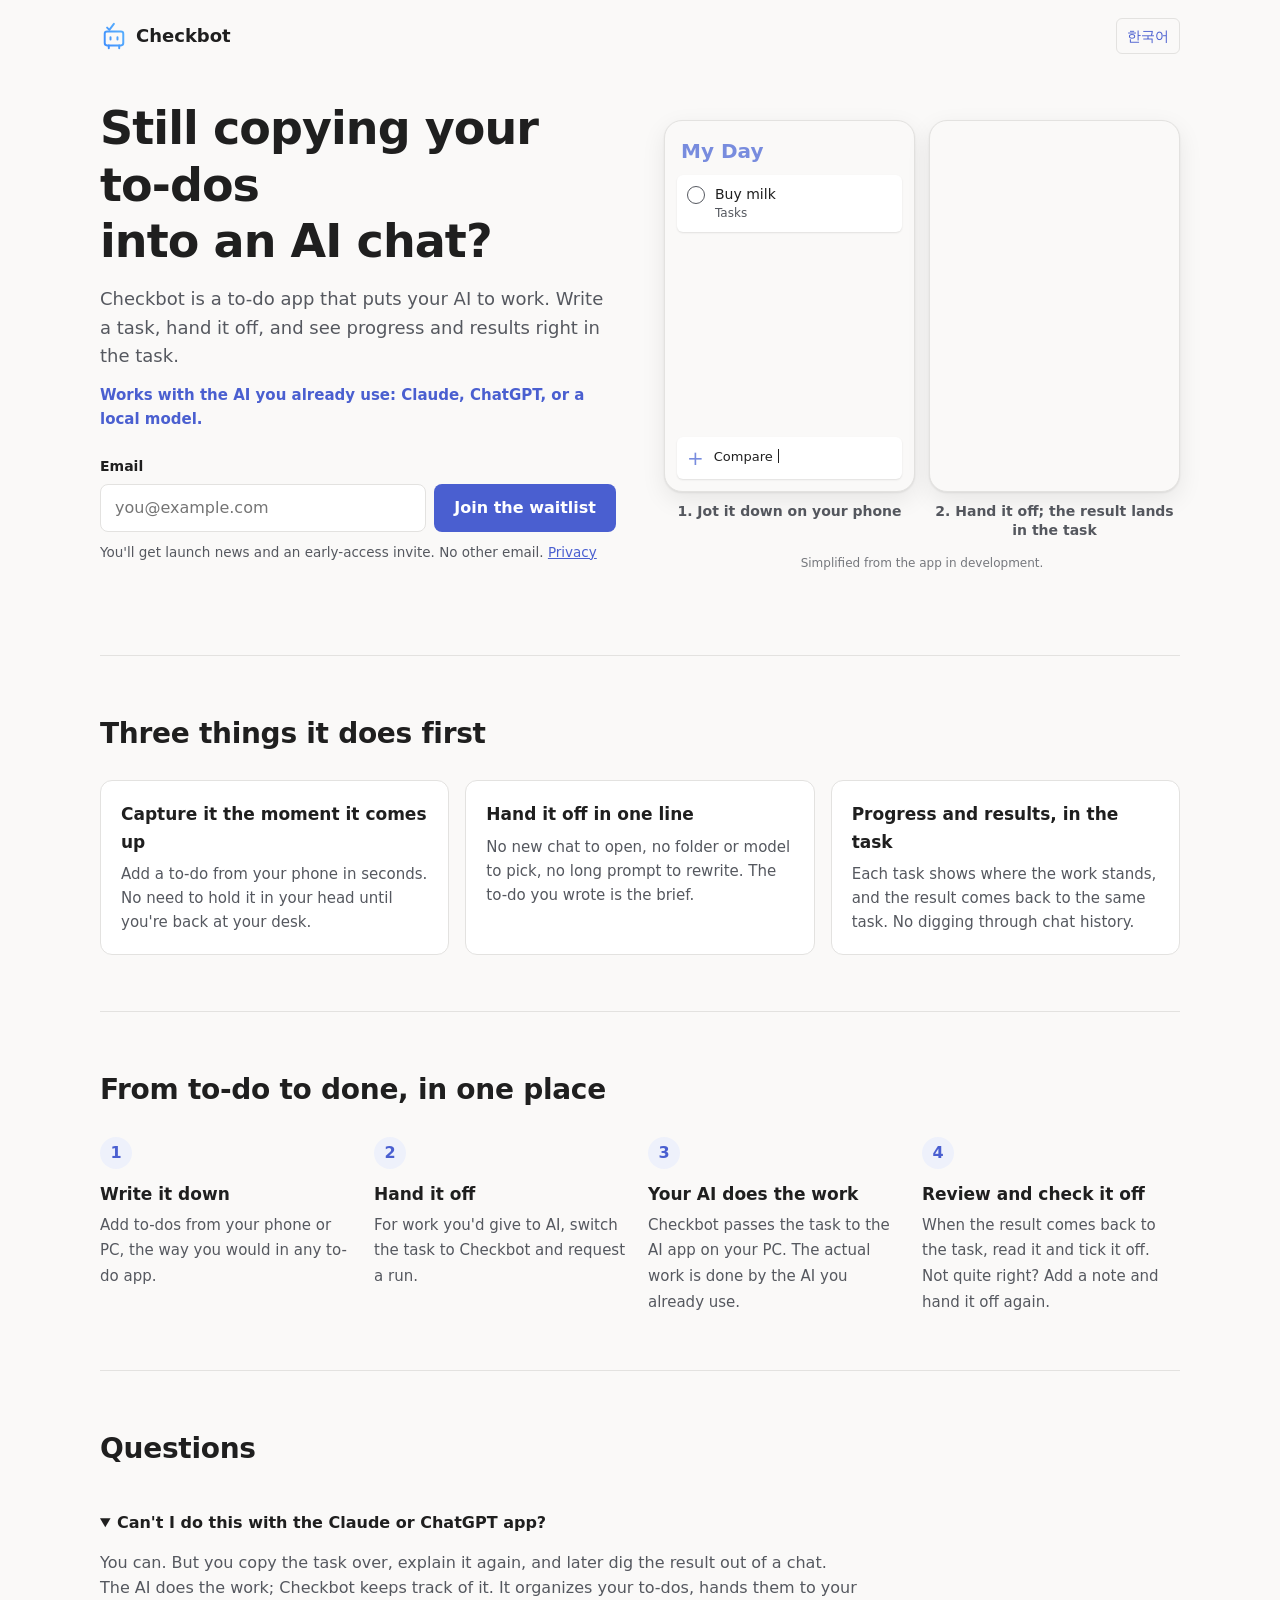
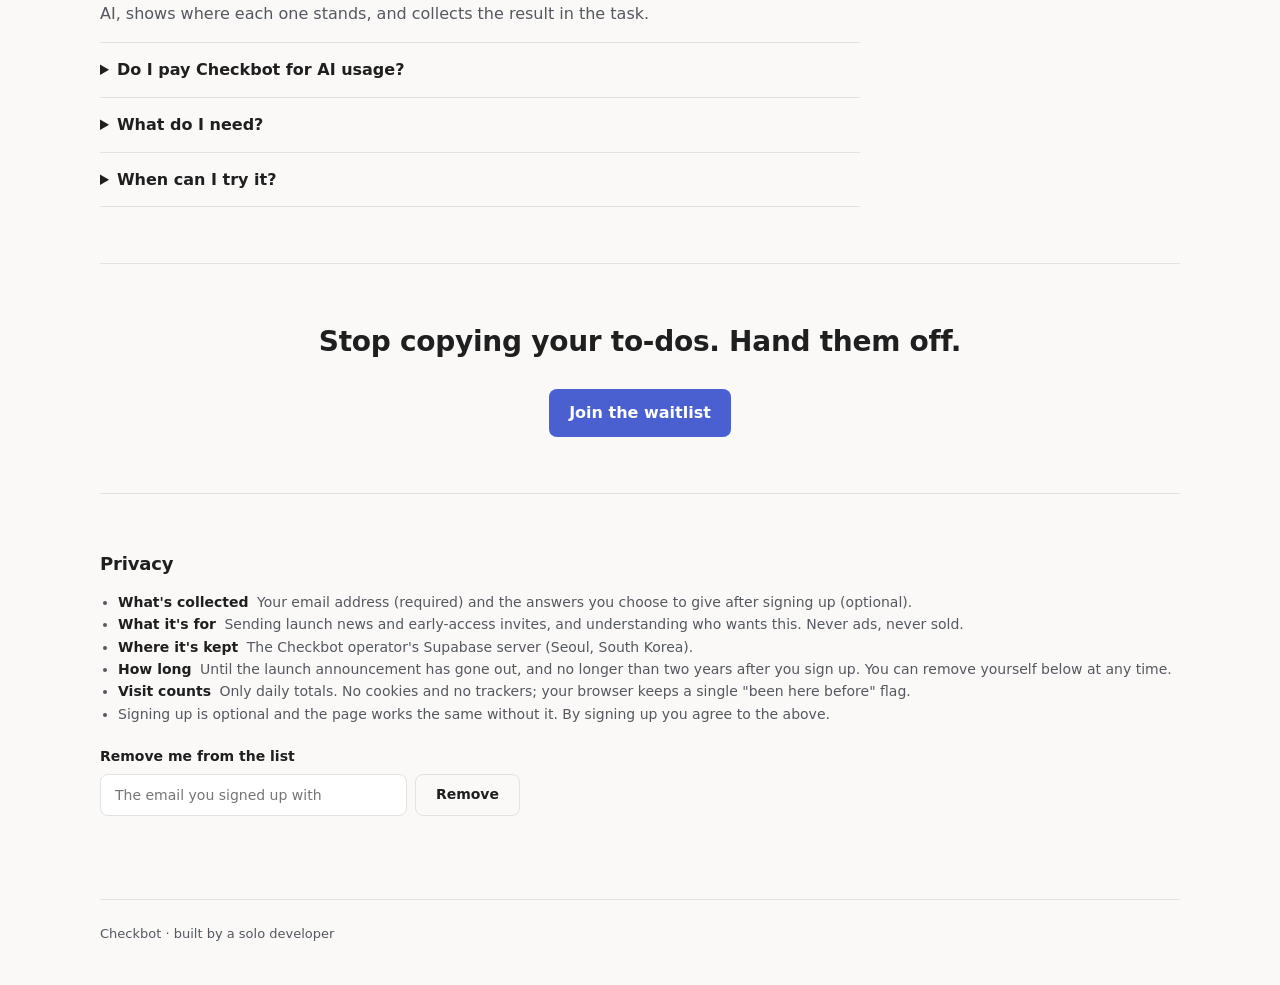
==== waitlist/index.html @ 6a7c7dc7 "배포 f932f88a1732275fa524481be7b45bc80c3c5172 (GitHub Actions)" ====
<!doctype html>
<html lang="en">
<head>
<meta charset="utf-8">
<meta name="viewport" content="width=device-width, initial-scale=1">
<title>Checkbot — a to-do app that puts your AI to work</title>
<meta name="description" content="Still copying your to-dos into an AI chat? Checkbot is a to-do app that puts your AI to work. Join the waitlist for launch news and an early-access invite.">
<link rel="canonical" href="https://dshw1234-dot.github.io/todo-app/waitlist/">
<link rel="alternate" hreflang="en" href="https://dshw1234-dot.github.io/todo-app/waitlist/">
<link rel="alternate" hreflang="ko" href="https://dshw1234-dot.github.io/todo-app/waitlist/ko/">
<meta property="og:type" content="website">
<meta property="og:locale" content="en_US">
<meta property="og:title" content="Still copying your to-dos into an AI chat?">
<meta property="og:description" content="Checkbot is a to-do app that puts your AI to work. Write a task, hand it off, and see progress and results right in the task.">
<meta property="og:url" content="https://dshw1234-dot.github.io/todo-app/waitlist/">
<meta property="og:image" content="https://dshw1234-dot.github.io/todo-app/waitlist/og-en.png">
<meta name="twitter:card" content="summary_large_image">
<link rel="icon" href="../icon.svg" type="image/svg+xml">
<link rel="stylesheet" href="waitlist.css">
<script type="module" src="waitlist.js"></script>
</head>
<body>
<header class="top">
  <span class="brand"><img src="../icon.svg" alt="" width="28" height="28">Checkbot</span>
  <a class="lang" href="ko/" hreflang="ko" lang="ko" data-keep-src>한국어</a>
</header>

<main>
<section class="hero">
  <div class="hero-text">
    <h1>Still copying your to-dos <span class="nb">into an AI chat?</span></h1>
    <p class="sub">Checkbot is a to-do app that puts your AI to work. Write a task, hand it off, and see progress and results right in the task.</p>
    <p class="ais">Works with the AI you already use: Claude, ChatGPT, or a local model.</p>

    <form id="join" class="join" novalidate data-bad="Please check the email address." data-fail="Couldn't sign you up. Please try again in a moment.">
      <label for="email">Email</label>
      <div class="join-row">
        <input id="email" name="email" type="email" inputmode="email" autocomplete="email" placeholder="you@example.com" required>
        <button type="submit">Join the waitlist</button>
      </div>
      <input class="hp" name="company" type="text" tabindex="-1" autocomplete="off" aria-hidden="true">
      <p class="note">You'll get launch news and an early-access invite. No other email. <a href="#privacy">Privacy</a></p>
      <p role="status" class="msg"></p>
    </form>

    <div id="thanks" class="thanks" hidden>
      <h2 tabindex="-1">You're on the list</h2>
      <p>Launch news and your early-access invite will go to that address.</p>
      <form id="survey" class="survey" data-fail="Couldn't send that. Please try again.">
        <p class="survey-lead">A few optional questions. You're already signed up, so feel free to skip.</p>
        <fieldset>
          <legend>Which AI do you pay for? (pick any)</legend>
          <div class="chips">
            <label><input type="checkbox" name="ai" value="claude"><span>Claude</span></label>
            <label><input type="checkbox" name="ai" value="chatgpt"><span>ChatGPT</span></label>
            <label><input type="checkbox" name="ai" value="gemini"><span>Gemini</span></label>
            <label><input type="checkbox" name="ai" value="grok"><span>Grok</span></label>
            <label><input type="checkbox" name="ai" value="deepseek"><span>DeepSeek</span></label>
            <label><input type="checkbox" name="ai" value="kimi"><span>Kimi</span></label>
            <label><input type="checkbox" name="ai" value="local"><span>Local model</span></label>
            <label><input type="checkbox" name="ai" value="none"><span>None</span></label>
          </div>
        </fieldset>
        <fieldset>
          <legend>What's the biggest hassle? (pick one)</legend>
          <div class="chips col">
            <label><input type="radio" name="pain" value="organize"><span>Writing down and organizing to-dos</span></label>
            <label><input type="radio" name="pain" value="pileup"><span>Tasks for AI keep piling up</span></label>
            <label><input type="radio" name="pain" value="carry"><span>Copying tasks into AI and checking the results</span></label>
            <label><input type="radio" name="pain" value="away"><span>Handing off a task when I'm away from my desk</span></label>
          </div>
        </fieldset>
        <fieldset>
          <legend>Are you a developer?</legend>
          <div class="chips">
            <label><input type="radio" name="dev" value="yes"><span>Yes</span></label>
            <label><input type="radio" name="dev" value="no"><span>No</span></label>
          </div>
        </fieldset>
        <label class="line" for="task">One task you'd hand off first</label>
        <input id="task" name="task" type="text" maxlength="200" placeholder="e.g. Draft the Monday meeting notes">
        <div class="survey-btns">
          <button type="submit">Send</button>
          <button type="button" id="survey-skip" class="ghost">Skip</button>
        </div>
        <p role="status" class="msg"></p>
      </form>
      <p id="survey-done" class="survey-done" hidden>Thank you. This goes straight into what gets built.</p>
    </div>
  </div>

  <div class="demo" data-demo data-step="5" role="img" aria-label="Demo: you write a to-do on your phone and hand it to Checkbot; your AI does the work and the result comes back to that to-do.">
    <figure class="shot phone" aria-hidden="true">
      <div class="shot-screen">
        <div class="ph-head">My Day</div>
        <div class="rows">
          <div class="row new">
            <i class="circle"></i>
            <div><b>Compare pricing of 3 rival apps in a table</b><span class="meta">Tasks<span class="st st-req"> · Run requested</span><span class="st st-run"> · Running</span><span class="st st-done"> · Result ready</span></span></div>
          </div>
          <div class="row">
            <i class="circle"></i>
            <div><b>Buy milk</b><span class="meta">Tasks</span></div>
          </div>
        </div>
        <div class="addbar"><span class="plus">+</span><span class="typed" data-type="Compare pricing of 3 rival apps in a table"></span><span class="ph">Add a task</span></div>
      </div>
      <figcaption>1. Jot it down on your phone</figcaption>
    </figure>
    <figure class="shot card" aria-hidden="true">
      <div class="shot-screen">
        <div class="card-body">
          <div class="card-title"><i class="circle"></i><b>Compare pricing of 3 rival apps in a table</b></div>
          <div class="seg"><span class="seg-me">Me</span><span class="seg-bot">Checkbot</span></div>
          <div class="state">
            <span class="st st-req">Run requested</span>
            <span class="st st-run">Running <em>reading pricing pages</em></span>
            <span class="st st-done">Result ready <em>just now</em></span>
          </div>
          <div class="result">
            <div class="result-h">Result</div>
            <p><strong>Summary:</strong> all three have a free tier; paid plans run $3–5 a month.</p>
            <table>
              <tr><th>App</th><th>Free</th><th>Paid</th></tr>
              <tr><td>A</td><td>5 lists</td><td>$4/mo</td></tr>
              <tr><td>B</td><td>9 lists</td><td>$3/mo</td></tr>
              <tr><td>C</td><td>1 device</td><td>$5/mo</td></tr>
            </table>
          </div>
        </div>
      </div>
      <figcaption>2. Hand it off; the result lands in the task</figcaption>
    </figure>
    <p class="demo-note">Simplified from the app in development.</p>
  </div>
</section>

<section class="band">
  <h2>Three things it does first</h2>
  <ol class="three">
    <li><h3>Capture it the moment it comes up</h3><p>Add a to-do from your phone in seconds. No need to hold it in your head until you're back at your desk.</p></li>
    <li><h3>Hand it off in one line</h3><p>No new chat to open, no folder or model to pick, no long prompt to rewrite. The to-do you wrote is the brief.</p></li>
    <li><h3>Progress and results, in the task</h3><p>Each task shows where the work stands, and the result comes back to the same task. No digging through chat history.</p></li>
  </ol>
</section>

<section class="band">
  <h2>From to-do to done, in one place</h2>
  <ol class="steps">
    <li><b>Write it down</b><span>Add to-dos from your phone or PC, the way you would in any to-do app.</span></li>
    <li><b>Hand it off</b><span>For work you'd give to AI, switch the task to Checkbot and request a run.</span></li>
    <li><b>Your AI does the work</b><span>Checkbot passes the task to the AI app on your PC. The actual work is done by the AI you already use.</span></li>
    <li><b>Review and check it off</b><span>When the result comes back to the task, read it and tick it off. Not quite right? Add a note and hand it off again.</span></li>
  </ol>
</section>

<section class="band faq">
  <h2>Questions</h2>
  <details open>
    <summary>Can't I do this with the Claude or ChatGPT app?</summary>
    <p>You can. But you copy the task over, explain it again, and later dig the result out of a chat. The AI does the work; Checkbot keeps track of it. It organizes your to-dos, hands them to your AI, shows where each one stands, and collects the result in the task.</p>
  </details>
  <details>
    <summary>Do I pay Checkbot for AI usage?</summary>
    <p>No. Checkbot runs the AI you already use and doesn't resell AI. Checkbot's own pricing isn't set yet; the to-do list features are planned to be free.</p>
  </details>
  <details>
    <summary>What do I need?</summary>
    <p>For now, a Windows PC and your phone. Checkbot passes tasks to the AI app installed on your PC, so tasks run while the PC is on. From your phone (iPhone or Android) you add tasks, hand them off, and read the results.</p>
  </details>
  <details>
    <summary>When can I try it?</summary>
    <p>Early-access invites go out by email in the order people joined the waitlist.</p>
  </details>
</section>

<section class="band cta">
  <h2>Stop copying your to-dos. Hand them off.</h2>
  <a class="btn" href="#join">Join the waitlist</a>
</section>

<section class="band privacy" id="privacy">
  <h2>Privacy</h2>
  <ul>
    <li><b>What's collected</b> Your email address (required) and the answers you choose to give after signing up (optional).</li>
    <li><b>What it's for</b> Sending launch news and early-access invites, and understanding who wants this. Never ads, never sold.</li>
    <li><b>Where it's kept</b> The Checkbot operator's Supabase server (Seoul, South Korea).</li>
    <li><b>How long</b> Until the launch announcement has gone out, and no longer than two years after you sign up. You can remove yourself below at any time.</li>
    <li><b>Visit counts</b> Only daily totals. No cookies and no trackers; your browser keeps a single "been here before" flag.</li>
    <li>Signing up is optional and the page works the same without it. By signing up you agree to the above.</li>
    <li data-contact hidden><b>Contact</b> <a href="#privacy"></a></li>
  </ul>
  <form id="leave" class="leave" novalidate data-bad="Please check the email address." data-fail="That didn't go through. Please try again in a moment." data-ok="If that address was on the list, it has been removed.">
    <label for="leave-email">Remove me from the list</label>
    <div class="join-row">
      <input id="leave-email" name="email" type="email" inputmode="email" autocomplete="email" placeholder="The email you signed up with">
      <button type="submit" class="ghost">Remove</button>
    </div>
    <p role="status" class="msg"></p>
  </form>
</section>
</main>

<footer class="foot">Checkbot · built by a solo developer</footer>
</body>
</html>
---- waitlist/waitlist.css ----
/* 대기 명단 한 장(이슈 74). 색은 앱(src/ui/styles.css)의 바탕·강조색을 따르되, 흰 글씨가 얹히는 단추만 더 짙게 쓴다. */
:root {
  --bg: #faf9f8; --band: #ffffff; --ink: #1f1f1f; --sub: #55585f; --line: #e3e2e0;
  --accent: #4a5fd0; --accent-soft: #eef1fb; --app-accent: #788cde; --bot: #2f7fe6; --ok: #107c10; --bad: #b3261e;
  --row: #ffffff; --screen: #faf9f8; --shadow: 0 1px 2px rgba(0, 0, 0, .08), 0 8px 24px rgba(0, 0, 0, .08);
  color-scheme: light dark;
}
@media (prefers-color-scheme: dark) {
  :root {
    --bg: #1c1c1c; --band: #222222; --ink: #f1f1f1; --sub: #b4b6bb; --line: #3a3a3a;
    --accent: #7f93ea; --accent-soft: #2c3145; --app-accent: #8ea0ea; --bot: #62a8fb; --ok: #6cc36c; --bad: #f2a29b;
    --row: #2b2b2b; --screen: #1c1c1c; --shadow: 0 1px 2px rgba(0, 0, 0, .4), 0 8px 24px rgba(0, 0, 0, .35);
  }
  .join button, .btn, .survey button[type=submit] { color: #14161f; }
}
* { box-sizing: border-box; }
html { scroll-behavior: smooth; }
body {
  margin: 0; background: var(--bg); color: var(--ink);
  font: 16px/1.6 "Segoe UI", system-ui, -apple-system, "Apple SD Gothic Neo", "Malgun Gothic", "Noto Sans KR", sans-serif;
  word-break: keep-all; overflow-wrap: anywhere; -webkit-text-size-adjust: 100%;
}
a { color: var(--accent); }
.nb { white-space: nowrap; }
[hidden] { display: none !important; }
:focus-visible { outline: 2px solid var(--accent); outline-offset: 2px; }

.top, .hero, .band, .foot { width: min(1080px, 100% - 40px); margin-inline: auto; }
.top { display: flex; align-items: center; justify-content: space-between; padding: 18px 0; }
.brand { display: inline-flex; align-items: center; gap: 8px; font-weight: 700; font-size: 18px; }
.lang { font-size: 14px; text-decoration: none; padding: 6px 10px; border: 1px solid var(--line); border-radius: 6px; }

.hero { display: grid; grid-template-columns: minmax(0, 1fr) minmax(0, 1fr); gap: 48px; align-items: center; padding: 28px 0 64px; }
h1 { margin: 0 0 16px; font-size: clamp(30px, 4.6vw, 46px); line-height: 1.22; letter-spacing: -.02em; }
.sub { margin: 0 0 12px; font-size: 18px; color: var(--sub); }
.ais { margin: 0 0 24px; font-size: 15px; font-weight: 600; color: var(--accent); }

label, legend { font-size: 14px; font-weight: 600; }
.join > label { display: block; margin-bottom: 6px; }
.join-row { display: flex; gap: 8px; }
input[type=email], input[type=text] {
  flex: 1; min-width: 0; height: 48px; padding: 0 14px; font: inherit; color: inherit;
  background: var(--band); border: 1px solid var(--line); border-radius: 8px;
}
button, .btn {
  height: 48px; padding: 0 20px; font: inherit; font-weight: 700; white-space: nowrap; cursor: pointer;
  color: #fff; background: var(--accent); border: 0; border-radius: 8px; text-decoration: none;
  display: inline-flex; align-items: center; justify-content: center;
}
button:disabled { opacity: .6; cursor: default; }
button.ghost { color: var(--ink); background: none; border: 1px solid var(--line); font-weight: 600; }
.hp { position: absolute; left: -9999px; width: 1px; height: 1px; opacity: 0; }
.note { margin: 10px 0 0; font-size: 13.5px; color: var(--sub); }
.msg { margin: 8px 0 0; min-height: 1.4em; font-size: 14px; color: var(--ok); }
.msg.bad { color: var(--bad); }

.thanks h2 { margin: 0 0 4px; font-size: 24px; color: var(--ok); outline: 0; }
.thanks > p { margin: 0 0 16px; }
.survey { padding: 18px; background: var(--band); border: 1px solid var(--line); border-radius: 12px; }
.survey-lead { margin: 0 0 14px; font-size: 14px; color: var(--sub); }
fieldset { margin: 0 0 14px; padding: 0; border: 0; }
legend { padding: 0; margin-bottom: 6px; }
.chips { display: flex; flex-wrap: wrap; gap: 6px; }
.chips.col { flex-direction: column; align-items: flex-start; }
.chips label { font-weight: 400; cursor: pointer; }
.chips input { position: absolute; opacity: 0; pointer-events: none; }
.chips span { display: inline-block; padding: 7px 12px; border: 1px solid var(--line); border-radius: 999px; background: var(--bg); }
.chips input:checked + span { border-color: var(--accent); background: var(--accent-soft); color: var(--accent); font-weight: 600; }
.chips input:focus-visible + span { outline: 2px solid var(--accent); outline-offset: 2px; }
.line { display: block; margin-bottom: 6px; }
.survey input[type=text] { width: 100%; height: 44px; }
.survey-btns { display: flex; gap: 8px; margin-top: 14px; }
.survey-btns button { height: 44px; }
.survey-done { color: var(--ok); font-weight: 600; }

/* ── 시연 그림: 폰 리스트와 그 할 일의 세부 정보. data-step(0~5)은 waitlist.js 가 넘긴다 ── */
.demo { display: grid; grid-template-columns: 1fr 1fr; gap: 14px; align-items: start; font-size: 13px; line-height: 1.4; }
.shot { margin: 0; }
.shot-screen { position: relative; height: 372px; padding: 14px 12px; background: var(--screen); border: 1px solid var(--line); border-radius: 18px; box-shadow: var(--shadow); overflow: hidden; }
figcaption { margin-top: 10px; text-align: center; font-size: 14px; font-weight: 600; color: var(--sub); }
.demo-note { grid-column: 1 / -1; margin: 0; text-align: center; font-size: 12px; color: var(--sub); opacity: .8; }
.ph-head { margin: 2px 4px 10px; font-size: 20px; font-weight: 700; color: var(--app-accent); }
.row, .addbar { display: flex; gap: 10px; align-items: flex-start; padding: 10px; background: var(--row); border-radius: 6px; box-shadow: 0 1px 2px rgba(0, 0, 0, .1); }
.row { margin-bottom: 6px; transition: opacity .35s, transform .35s; }
.row b, .card-title b { display: block; font-weight: 500; font-size: 14px; }
.circle { flex: none; width: 18px; height: 18px; margin-top: 1px; border: 1.5px solid var(--sub); border-radius: 50%; }
.meta { color: var(--sub); font-size: 12px; }
.st { display: none; font-weight: 600; }
.st em { font-style: normal; font-weight: 400; color: var(--sub); margin-left: 4px; }
.st-req, .st-run { color: var(--bot); }
.st-done { color: var(--ok); }
.addbar { position: absolute; left: 12px; right: 12px; bottom: 12px; align-items: center; min-height: 42px; }
.plus { color: var(--app-accent); font-size: 20px; line-height: 1; }
.addbar .ph { color: var(--app-accent); }
.typed::after { content: ""; display: inline-block; width: 1.5px; height: 1.1em; margin-left: 1px; vertical-align: -2px; background: var(--ink); animation: caret 1s steps(1) infinite; }
@keyframes caret { 50% { opacity: 0; } }

.card-body { transition: opacity .35s; }
.card-title { display: flex; gap: 10px; margin: 4px 2px 14px; }
.card-title b { font-size: 16px; font-weight: 600; }
.seg { display: inline-flex; margin-bottom: 10px; border: 1px solid var(--line); border-radius: 6px; overflow: hidden; }
.seg span { padding: 5px 12px; transition: background .25s, color .25s; }
.seg-me { background: var(--accent-soft); color: var(--accent); font-weight: 600; }
.state { min-height: 30px; margin-bottom: 8px; }
.result { opacity: 0; transform: translateY(6px); transition: opacity .4s, transform .4s; border-top: 1px solid var(--line); padding-top: 8px; }
.result-h { font-weight: 600; margin-bottom: 4px; }
.result p { margin: 0 0 8px; }
.result table { border-collapse: collapse; width: 100%; }
.result th, .result td { padding: 4px 8px; border: 1px solid var(--line); text-align: left; }
.result th { background: var(--bg); }

/* 0·1: 아직 적는 중이라 할 일이 없다 */
.demo[data-step="0"] .row.new, .demo[data-step="1"] .row.new { display: none; }
.row.new { animation: pop .35s ease-out; }
@keyframes pop { from { opacity: 0; transform: translateY(8px); } }
.demo[data-step="0"] .card-body, .demo[data-step="1"] .card-body { opacity: 0; }
.demo:not([data-step="1"]) .typed { display: none; }
.demo[data-step="1"] .addbar .ph { display: none; }
/* 3 맡김: '체크봇'으로 돌리고 실행 요청 */
.demo:is([data-step="3"], [data-step="4"], [data-step="5"]) .seg-me { background: none; color: inherit; font-weight: 400; }
.demo:is([data-step="3"], [data-step="4"], [data-step="5"]) .seg-bot { background: var(--accent-soft); color: var(--accent); font-weight: 600; }
.demo[data-step="3"] .st-req { display: inline; }
/* 4 실행 중: 내 AI 가 일하는 동안 */
.demo[data-step="4"] .st-run { display: inline; }
.demo[data-step="4"] .st-run em::after { content: "…"; animation: caret 1s steps(1) infinite; }
/* 5 결과가 그 할 일에 */
.demo[data-step="5"] .st-done { display: inline; }
.demo[data-step="5"] .result { opacity: 1; transform: none; }

.band { padding: 56px 0; border-top: 1px solid var(--line); }
h2 { margin: 0 0 24px; font-size: clamp(22px, 3vw, 28px); letter-spacing: -.01em; }
.three, .steps { margin: 0; padding: 0; list-style: none; display: grid; gap: 16px; counter-reset: n; }
.three { grid-template-columns: repeat(3, 1fr); }
.three li { padding: 20px; background: var(--band); border: 1px solid var(--line); border-radius: 12px; }
.three h3 { margin: 0 0 6px; font-size: 17px; }
.three p { margin: 0; color: var(--sub); font-size: 15px; }
.steps { grid-template-columns: repeat(4, 1fr); }
.steps li { counter-increment: n; position: relative; padding-top: 44px; }
.steps li::before { content: counter(n); position: absolute; top: 0; left: 0; width: 32px; height: 32px; border-radius: 50%; background: var(--accent-soft); color: var(--accent); font-weight: 700; display: grid; place-items: center; }
.steps b { display: block; margin-bottom: 4px; font-size: 17px; }
.steps span { color: var(--sub); font-size: 15px; }
.faq details { max-width: 760px; border-bottom: 1px solid var(--line); }
.faq summary { padding: 14px 0; font-weight: 600; cursor: pointer; }
.faq details p { margin: 0 0 16px; color: var(--sub); }
.cta { text-align: center; }
.privacy { font-size: 14px; color: var(--sub); }
.privacy h2 { font-size: 18px; margin-bottom: 12px; color: var(--ink); }
.privacy ul { margin: 0 0 20px; padding-left: 18px; }
.privacy b { color: var(--ink); margin-right: 4px; }
.leave { max-width: 420px; }
.leave label { display: block; margin-bottom: 6px; color: var(--ink); }
.leave input, .leave button { height: 42px; }
.foot { padding: 24px 0 40px; border-top: 1px solid var(--line); font-size: 13px; color: var(--sub); }

@media (max-width: 860px) {
  .hero { grid-template-columns: 1fr; gap: 36px; padding-top: 12px; }
  .three, .steps { grid-template-columns: 1fr; }
  .steps li { padding: 4px 0 0 46px; }
}
@media (max-width: 480px) {
  .join-row { flex-direction: column; }
  .join-row input { flex: none; width: 100%; }
  .demo { grid-template-columns: 1fr; }
  .shot-screen { height: auto; min-height: 250px; }
  .phone .shot-screen { padding-bottom: 66px; }
}
@media (prefers-reduced-motion: reduce) {
  html { scroll-behavior: auto; }
  * { animation: none !important; transition: none !important; }
}
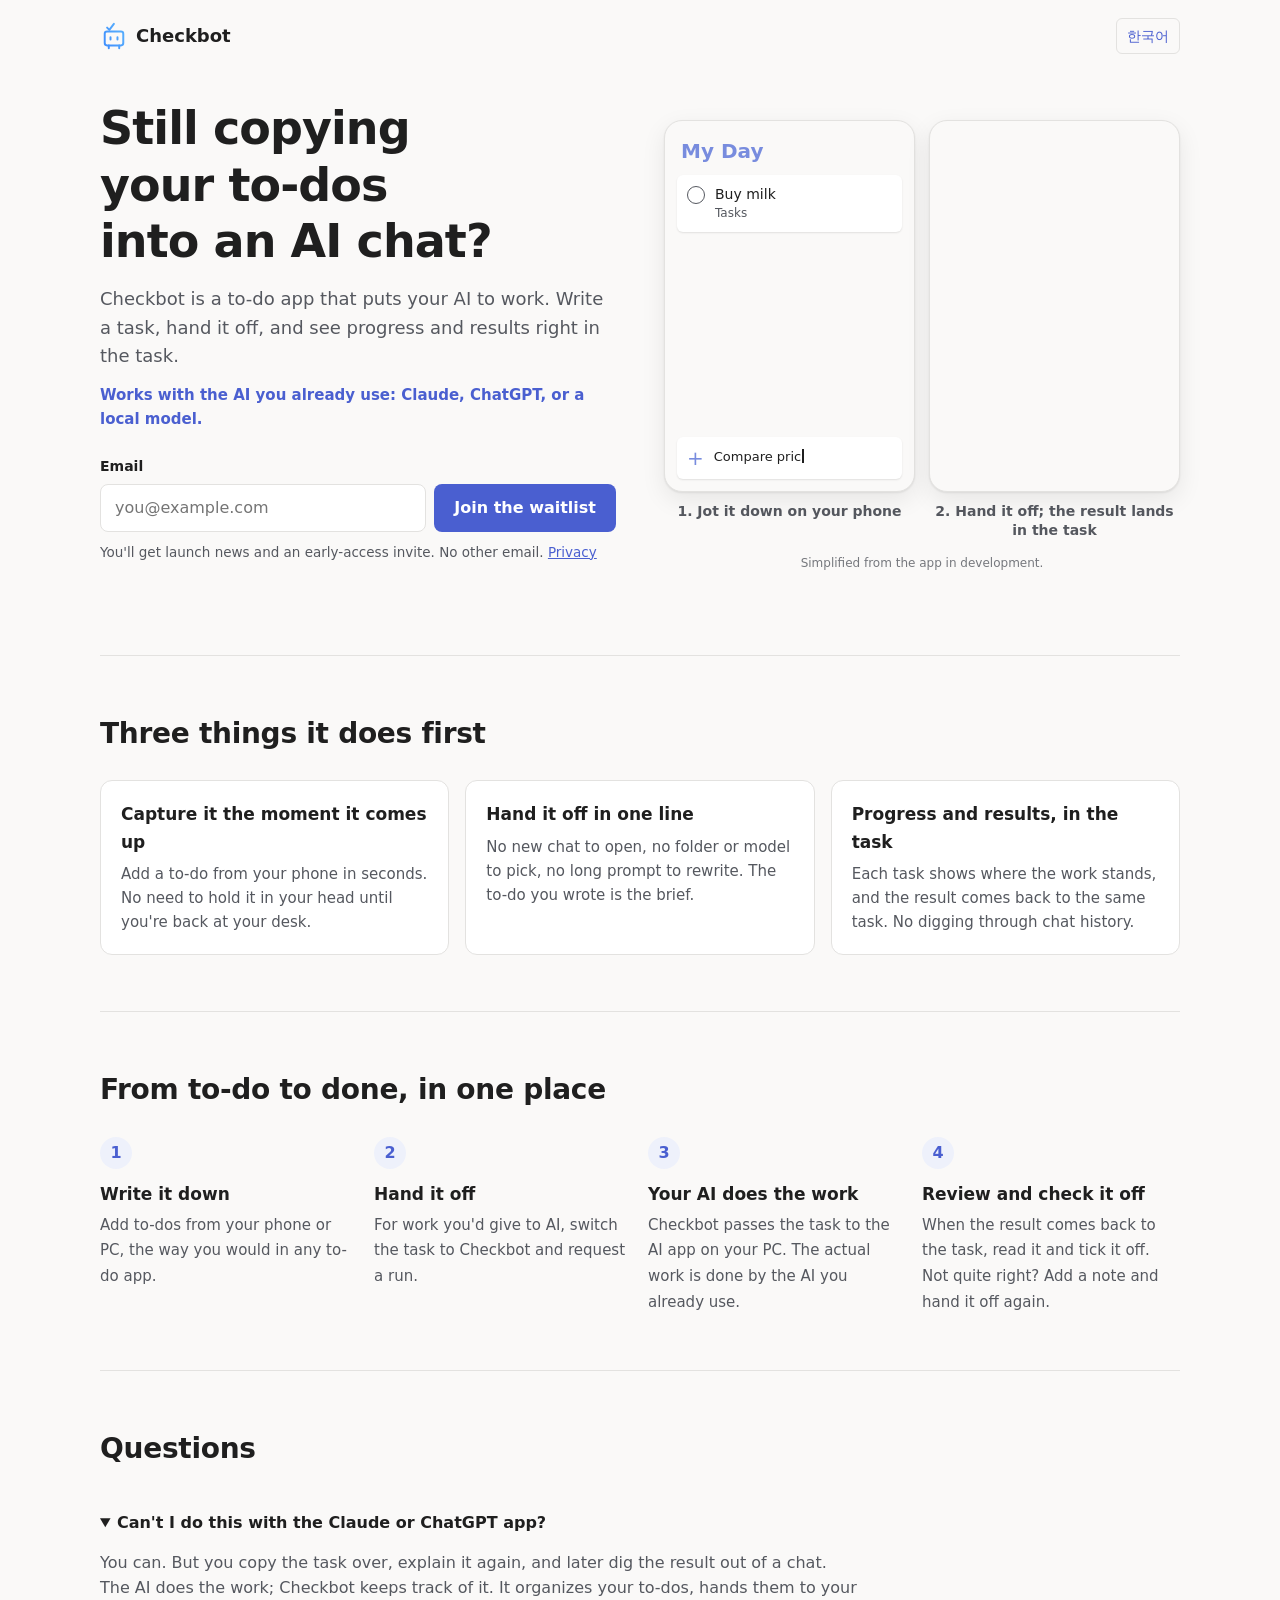
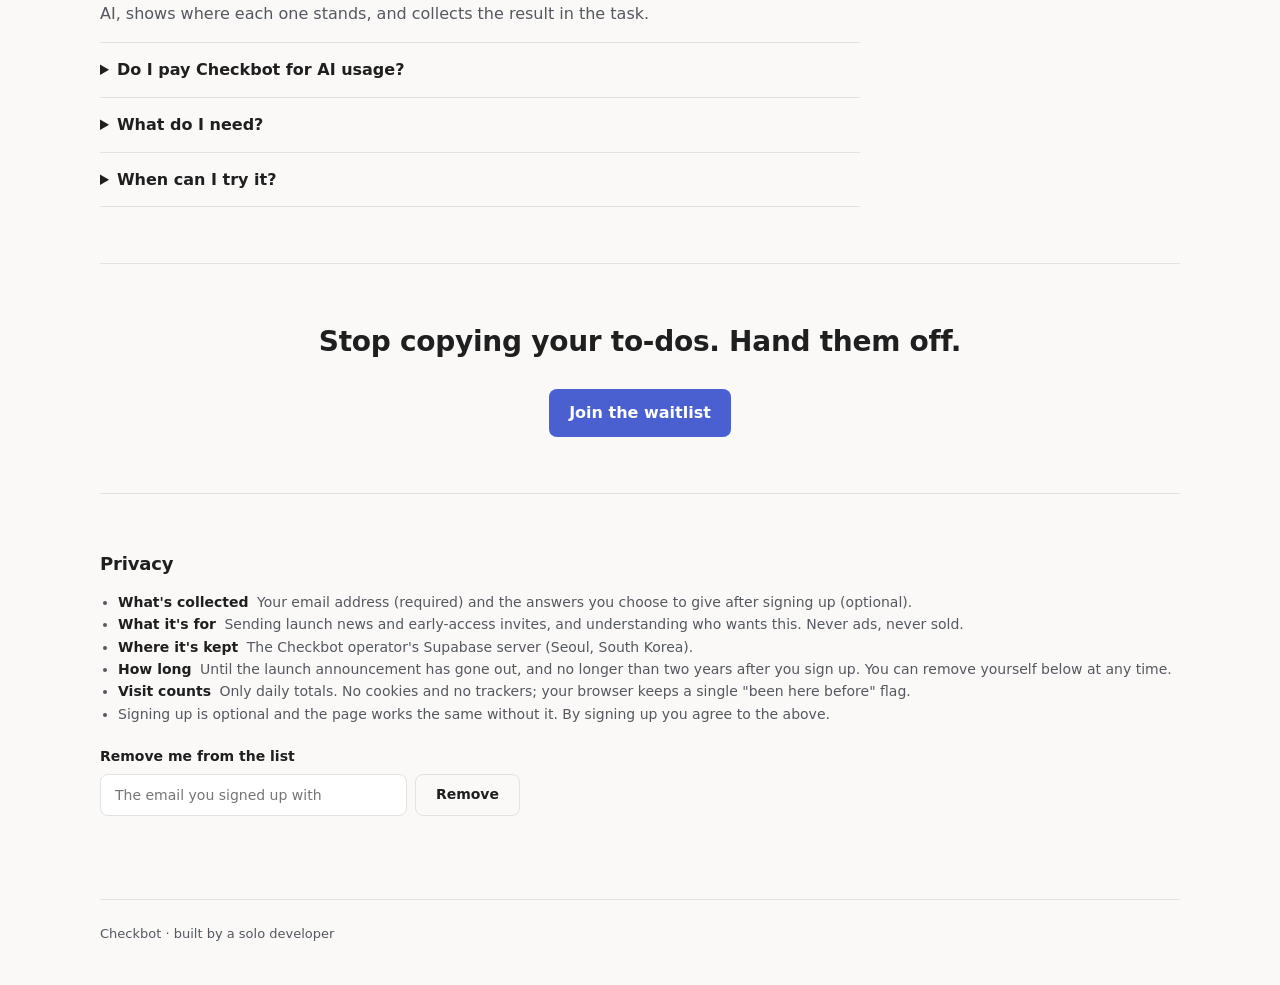
==== commit 3a6134a6: "배포 232a49b3e27b66932bb0162e759a43bf14fada42 (GitHub Actions)" ====
--- a/waitlist/index.html
+++ b/waitlist/index.html
@@ -28,7 +28,7 @@
 <main>
 <section class="hero">
   <div class="hero-text">
-    <h1>Still copying your to-dos <span class="nb">into an AI chat?</span></h1>
+    <h1>Still copying your <span class="nb">to-dos</span> <span class="nb">into an AI chat?</span></h1>
     <p class="sub">Checkbot is a to-do app that puts your AI to work. Write a task, hand it off, and see progress and results right in the task.</p>
     <p class="ais">Works with the AI you already use: Claude, ChatGPT, or a local model.</p>
 
--- a/waitlist/waitlist.css
+++ b/waitlist/waitlist.css
@@ -31,7 +31,7 @@
 .lang { font-size: 14px; text-decoration: none; padding: 6px 10px; border: 1px solid var(--line); border-radius: 6px; }
 
 .hero { display: grid; grid-template-columns: minmax(0, 1fr) minmax(0, 1fr); gap: 48px; align-items: center; padding: 28px 0 64px; }
-h1 { margin: 0 0 16px; font-size: clamp(30px, 4.6vw, 46px); line-height: 1.22; letter-spacing: -.02em; }
+h1 { margin: 0 0 16px; font-size: clamp(30px, 4.6vw, 46px); line-height: 1.22; letter-spacing: -.02em; text-wrap: balance; }
 .sub { margin: 0 0 12px; font-size: 18px; color: var(--sub); }
 .ais { margin: 0 0 24px; font-size: 15px; font-weight: 600; color: var(--accent); }
 
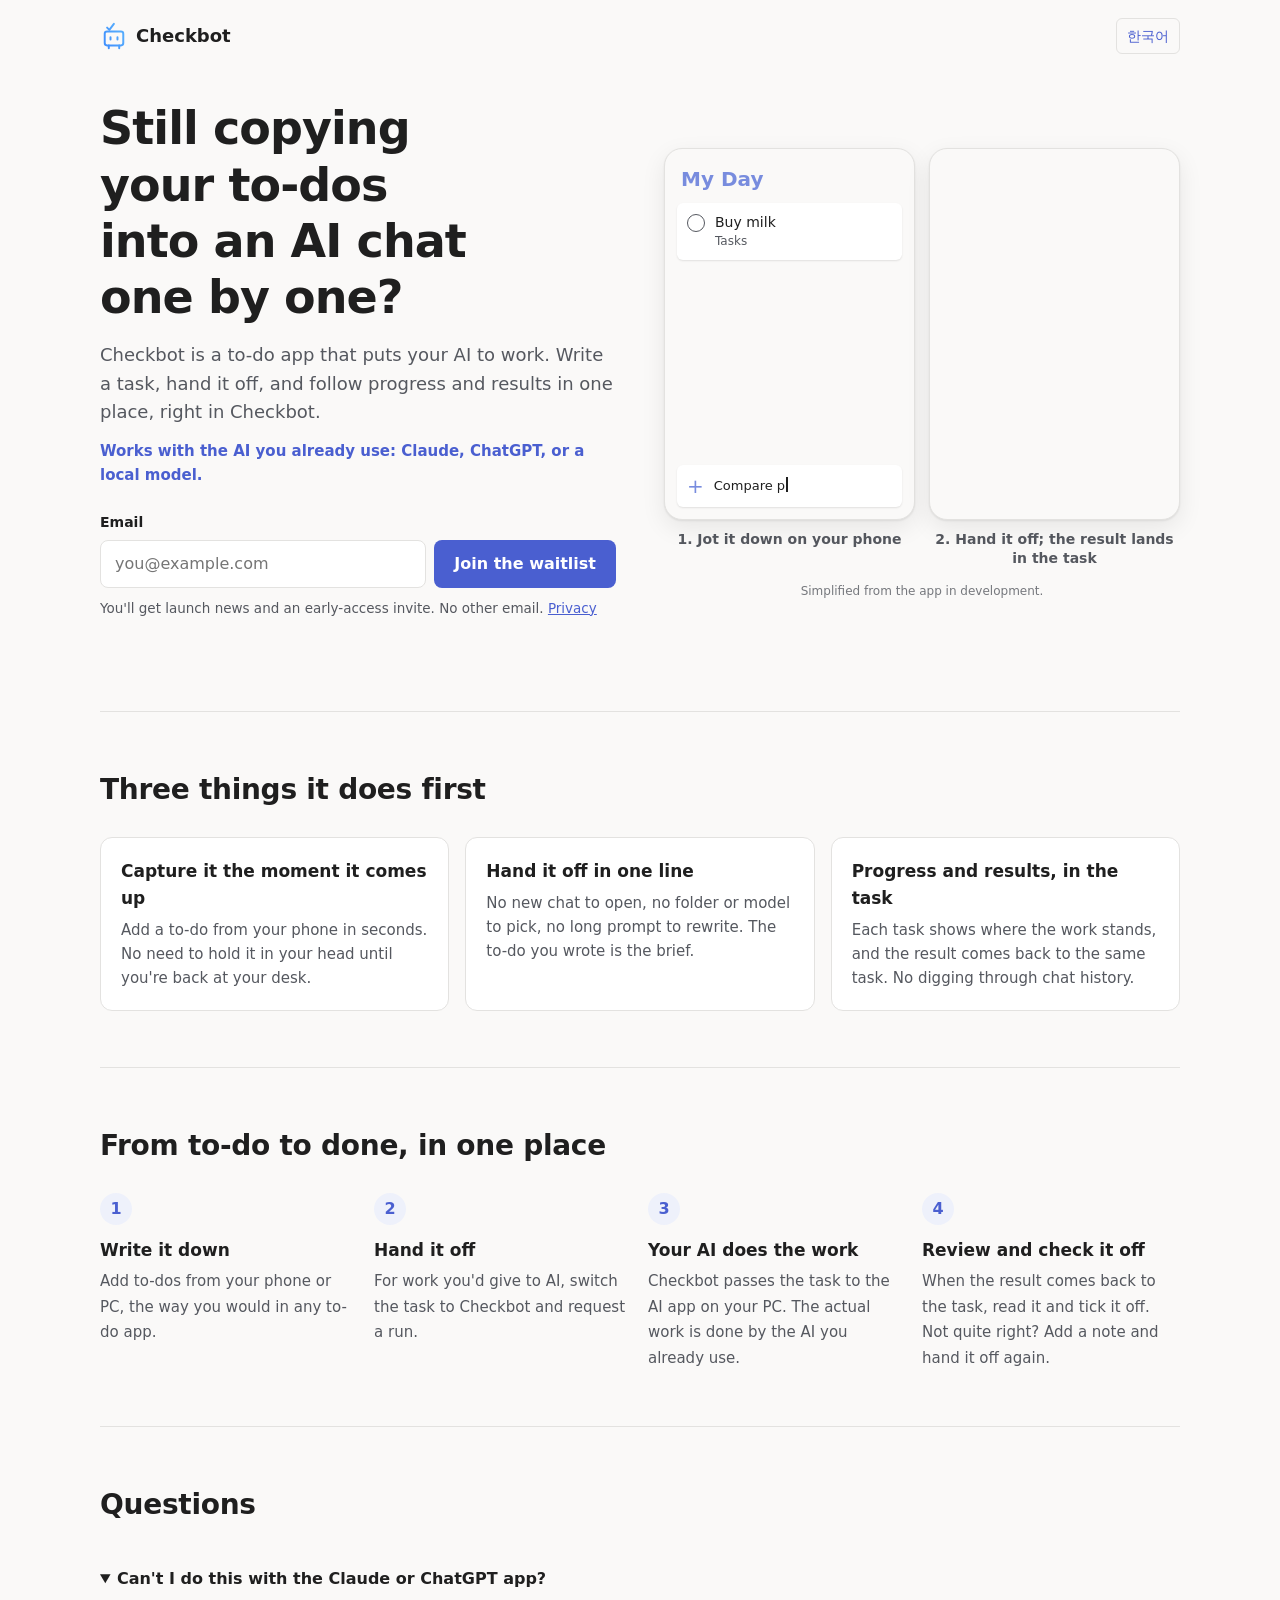
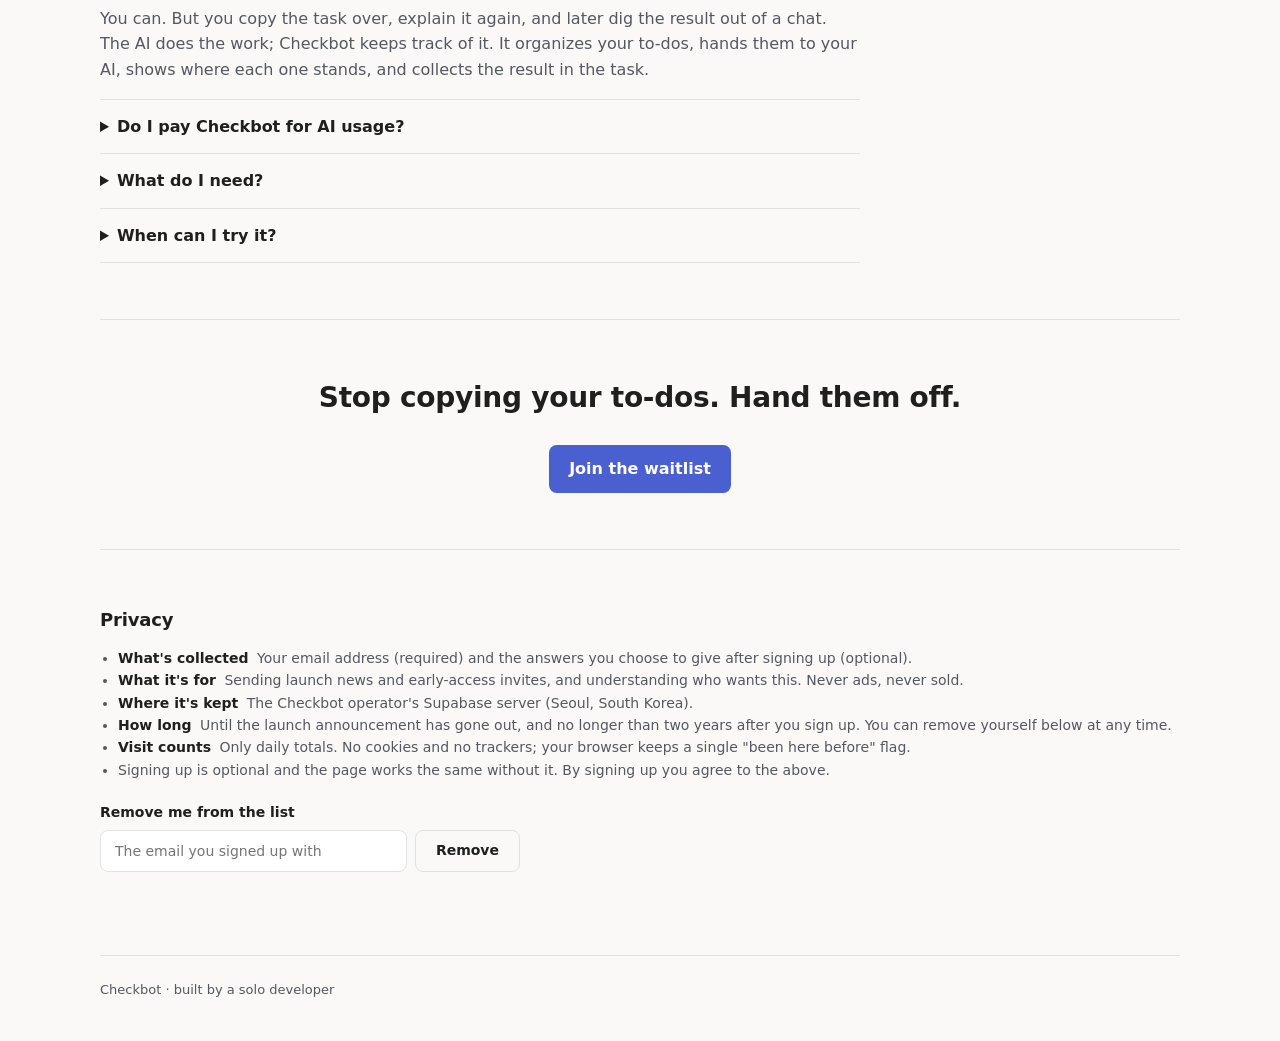
==== commit ca4027b3: "배포 925d702b0baa4335778e0c9606a88ea8023c63a1 (GitHub Actions)" ====
--- a/waitlist/index.html
+++ b/waitlist/index.html
@@ -4,14 +4,14 @@
 <meta charset="utf-8">
 <meta name="viewport" content="width=device-width, initial-scale=1">
 <title>Checkbot — a to-do app that puts your AI to work</title>
-<meta name="description" content="Still copying your to-dos into an AI chat? Checkbot is a to-do app that puts your AI to work. Join the waitlist for launch news and an early-access invite.">
+<meta name="description" content="Still copying your to-dos into an AI chat one by one? Checkbot is a to-do app that puts your AI to work. Join the waitlist for launch news and an early-access invite.">
 <link rel="canonical" href="https://dshw1234-dot.github.io/todo-app/waitlist/">
 <link rel="alternate" hreflang="en" href="https://dshw1234-dot.github.io/todo-app/waitlist/">
 <link rel="alternate" hreflang="ko" href="https://dshw1234-dot.github.io/todo-app/waitlist/ko/">
 <meta property="og:type" content="website">
 <meta property="og:locale" content="en_US">
-<meta property="og:title" content="Still copying your to-dos into an AI chat?">
-<meta property="og:description" content="Checkbot is a to-do app that puts your AI to work. Write a task, hand it off, and see progress and results right in the task.">
+<meta property="og:title" content="Still copying your to-dos into an AI chat one by one?">
+<meta property="og:description" content="Checkbot is a to-do app that puts your AI to work. Write a task, hand it off, and follow progress and results in one place, right in Checkbot.">
 <meta property="og:url" content="https://dshw1234-dot.github.io/todo-app/waitlist/">
 <meta property="og:image" content="https://dshw1234-dot.github.io/todo-app/waitlist/og-en.png">
 <meta name="twitter:card" content="summary_large_image">
@@ -28,8 +28,8 @@
 <main>
 <section class="hero">
   <div class="hero-text">
-    <h1>Still copying your <span class="nb">to-dos</span> <span class="nb">into an AI chat?</span></h1>
-    <p class="sub">Checkbot is a to-do app that puts your AI to work. Write a task, hand it off, and see progress and results right in the task.</p>
+    <h1>Still copying your <span class="nb">to-dos</span> <span class="nb">into an AI chat</span> <span class="nb">one by one?</span></h1>
+    <p class="sub">Checkbot is a to-do app that puts your AI to work. Write a task, hand it off, and follow progress and results in one place, right in Checkbot.</p>
     <p class="ais">Works with the AI you already use: Claude, ChatGPT, or a local model.</p>
 
     <form id="join" class="join" novalidate data-bad="Please check the email address." data-fail="Couldn't sign you up. Please try again in a moment.">
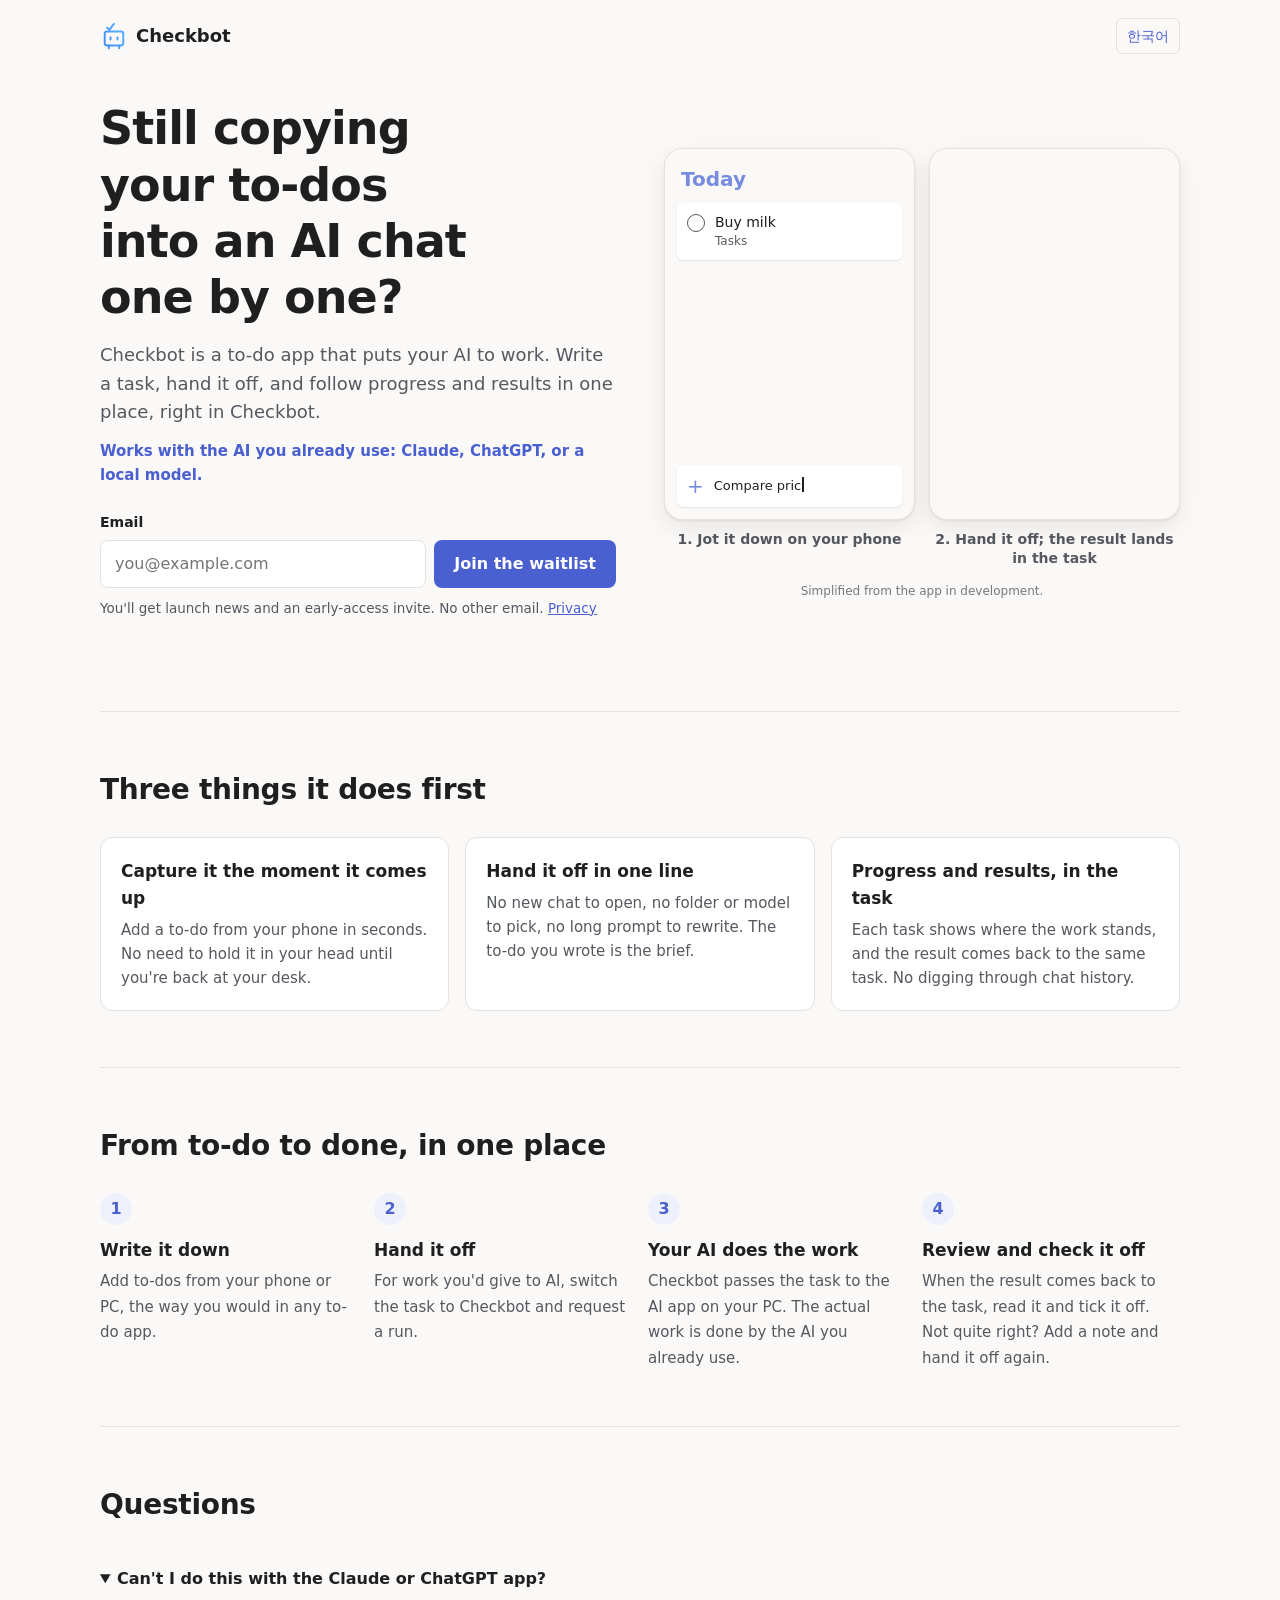
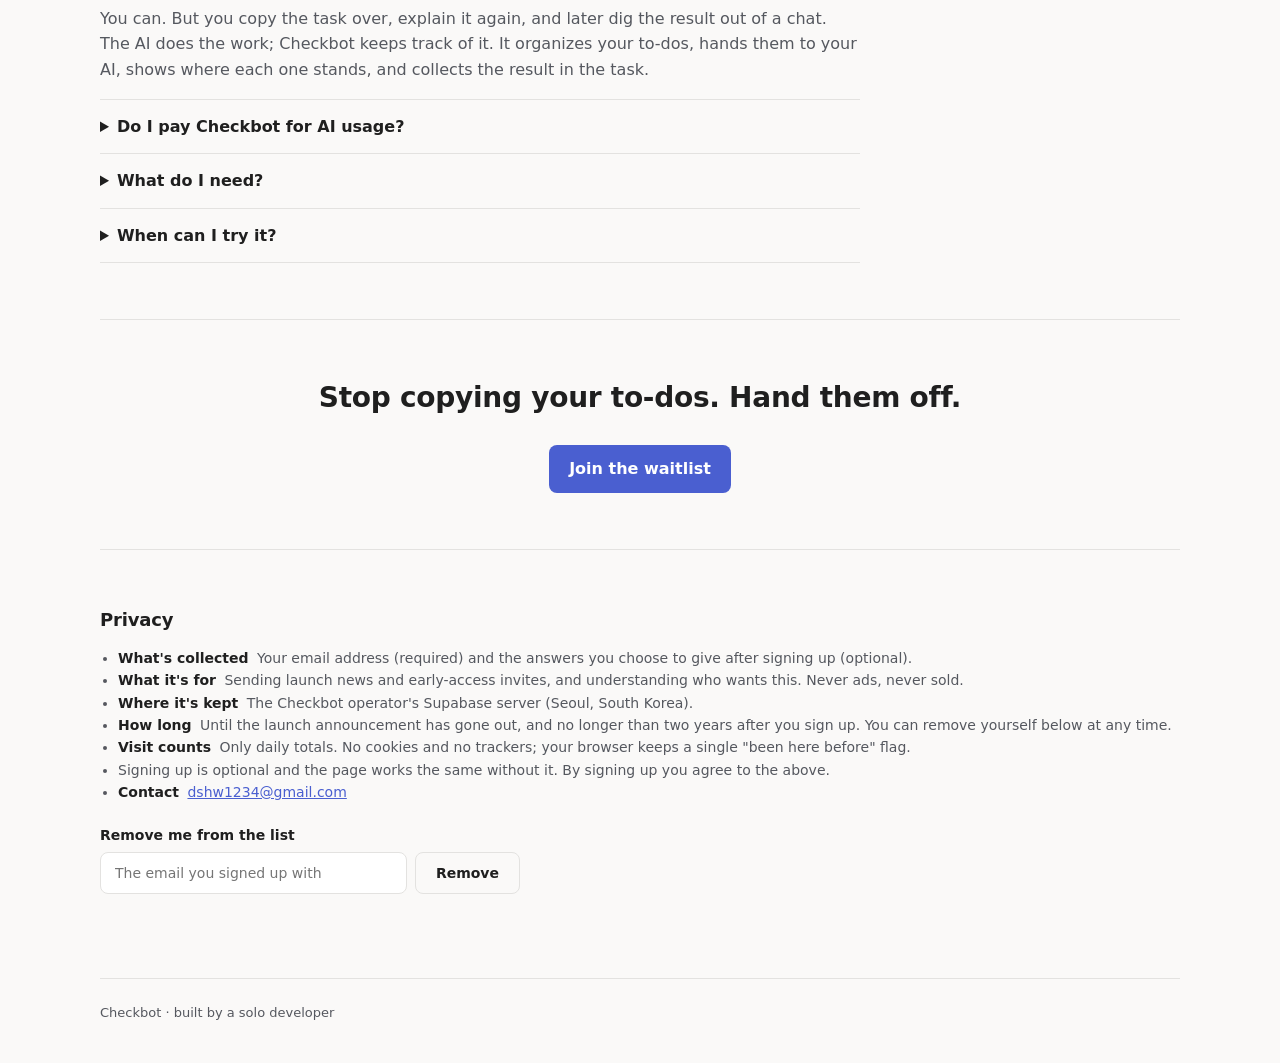
==== commit e935f336: "배포 bb2d1b9cab68e9c70cdaefa6e94ee1924ee6af9b (GitHub Actions)" ====
--- a/waitlist/index.html
+++ b/waitlist/index.html
@@ -92,7 +92,7 @@
   <div class="demo" data-demo data-step="5" role="img" aria-label="Demo: you write a to-do on your phone and hand it to Checkbot; your AI does the work and the result comes back to that to-do.">
     <figure class="shot phone" aria-hidden="true">
       <div class="shot-screen">
-        <div class="ph-head">My Day</div>
+        <div class="ph-head">Today</div>
         <div class="rows">
           <div class="row new">
             <i class="circle"></i>
